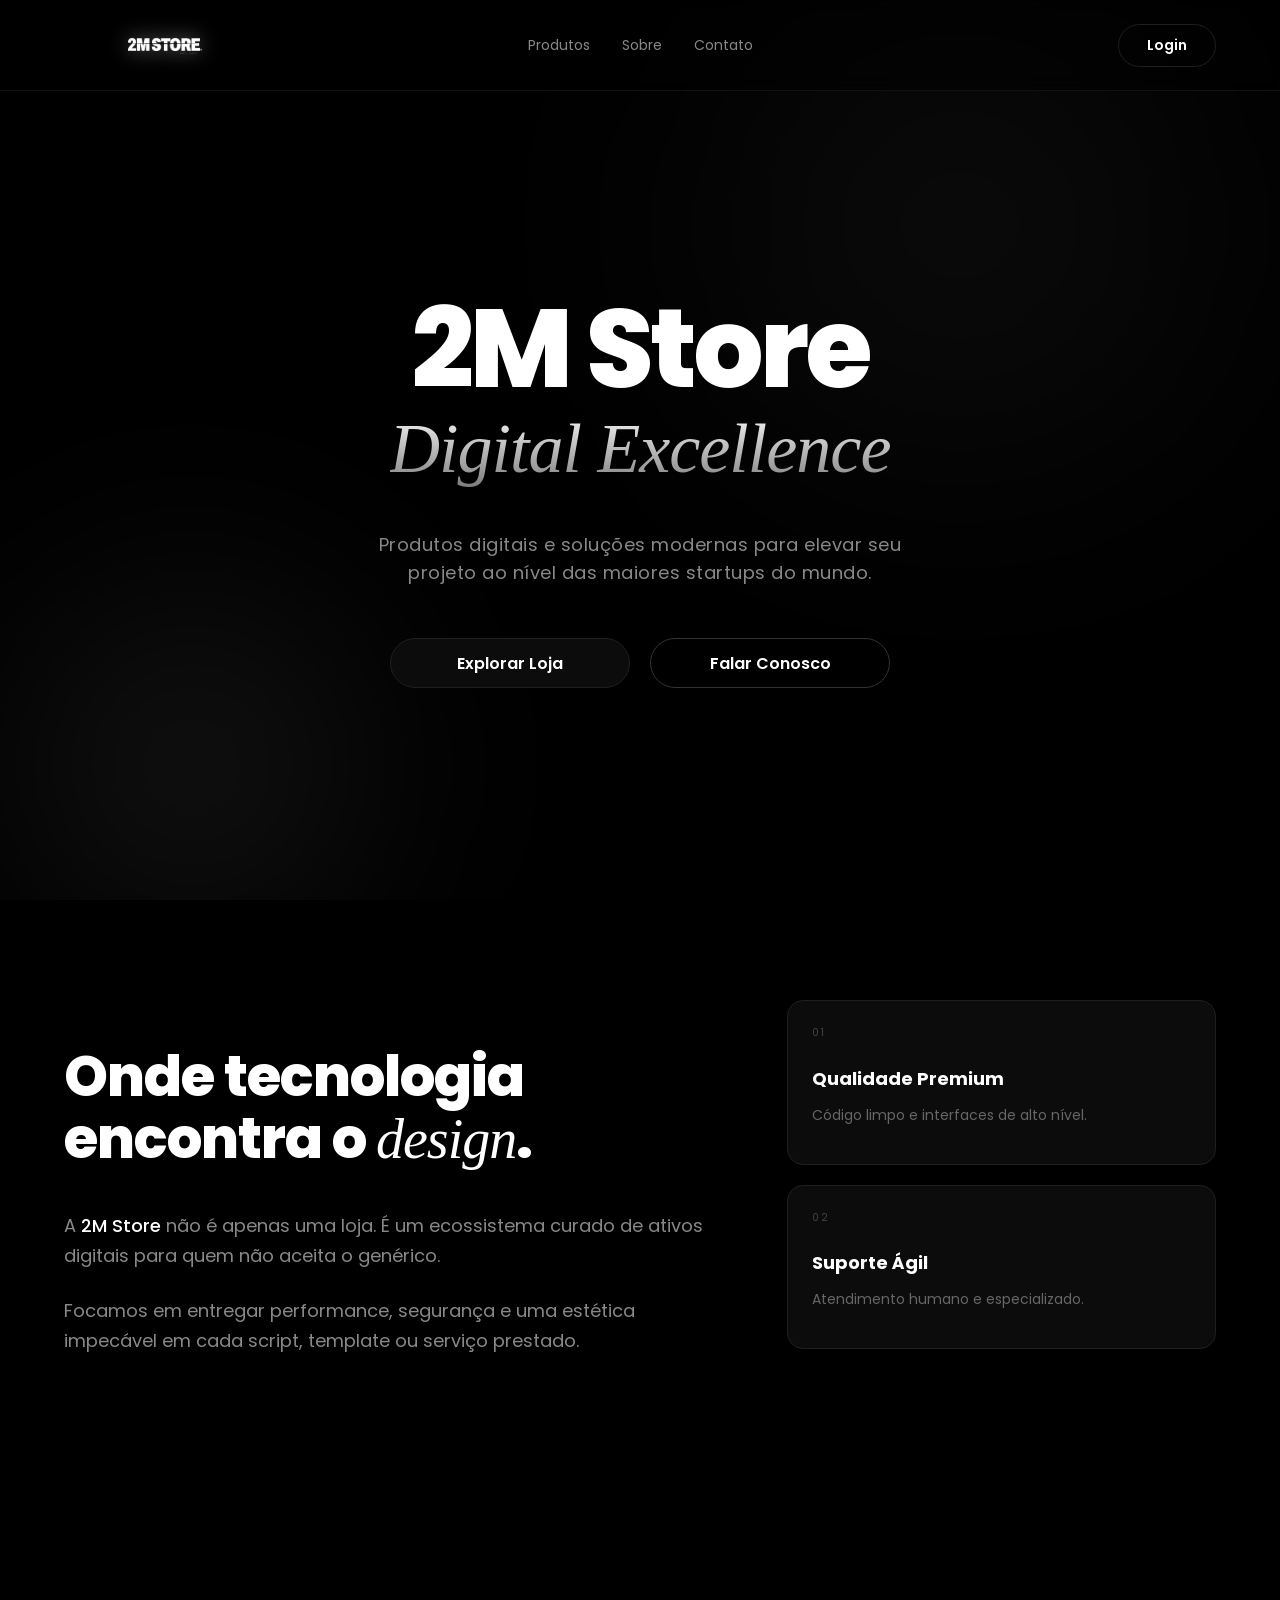
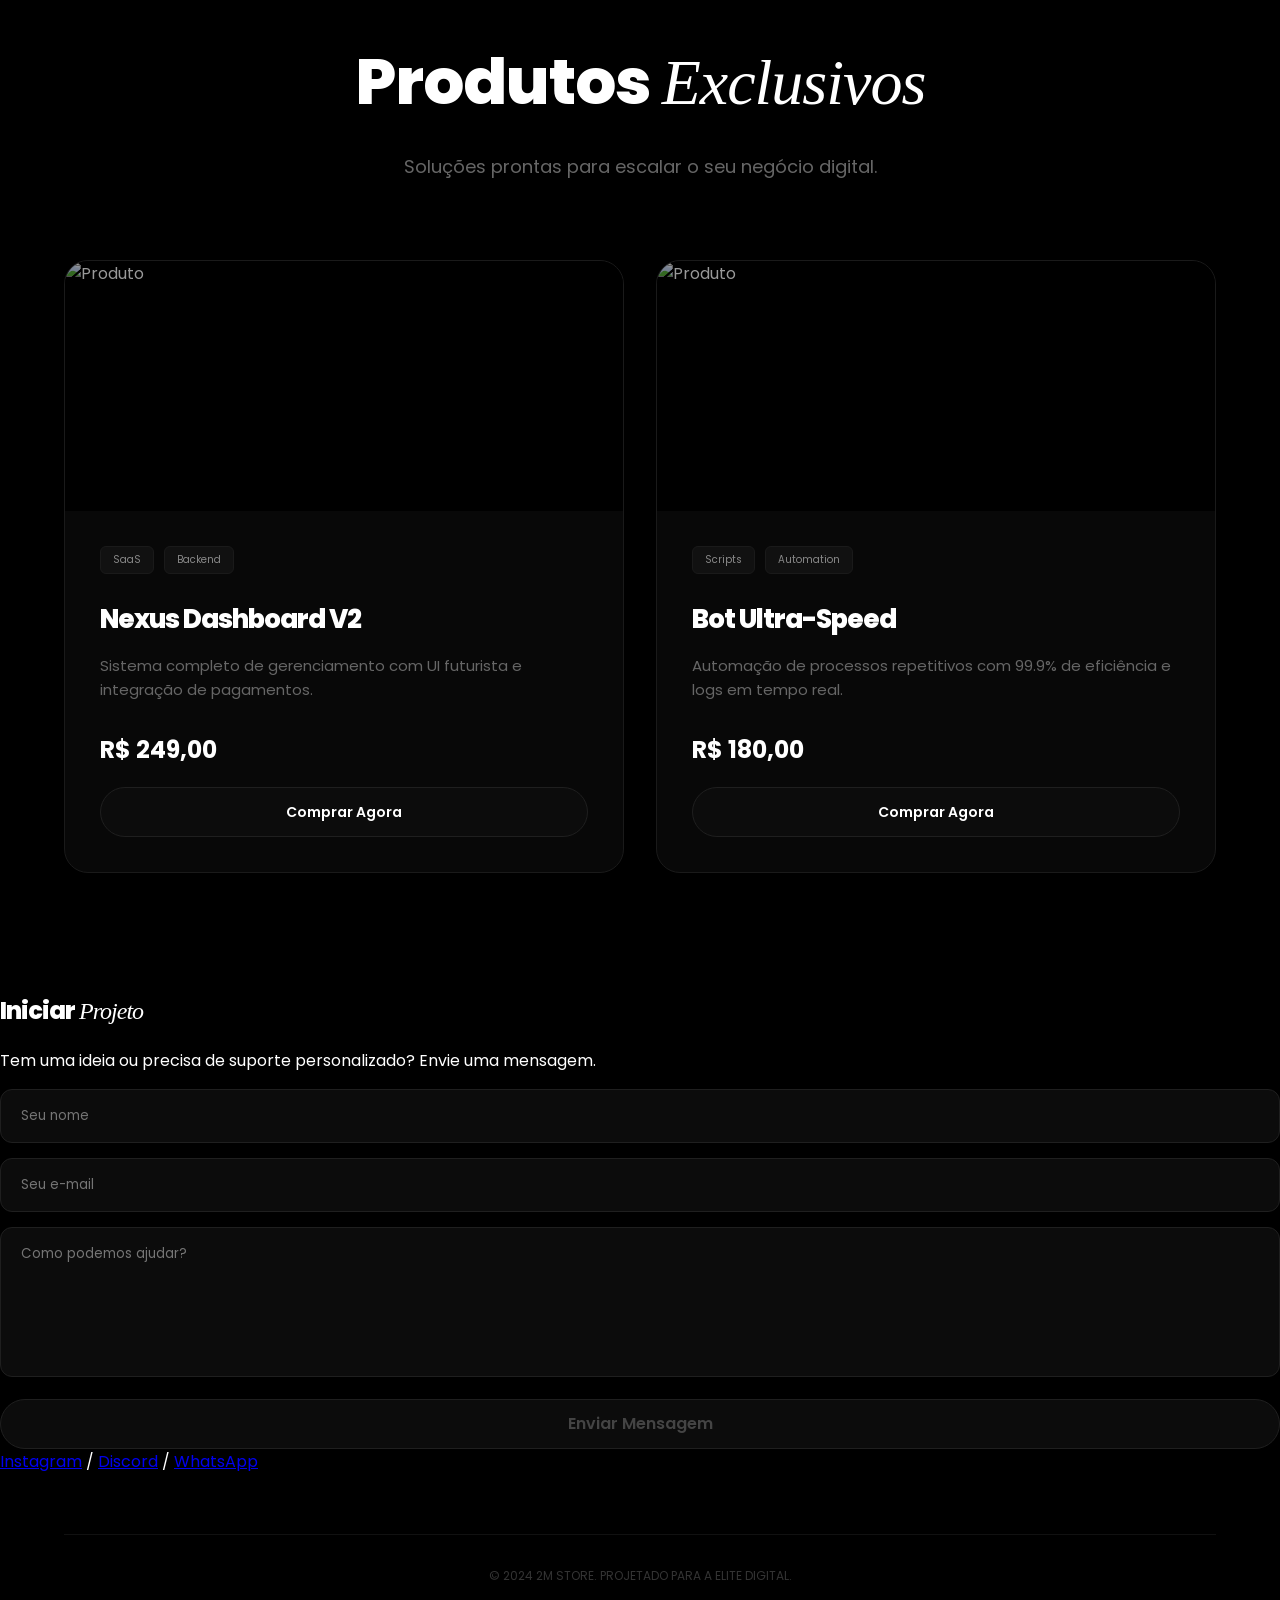
==== index.html @ f0402b36 "working" ====
<!DOCTYPE html>
<html lang="pt-br">
<head>
    <meta charset="UTF-8">
    <meta name="viewport" content="width=device-width, initial-scale=1.0">
    <title>2M Store | Digital Premium</title>
    <link rel="stylesheet" href="style.css">
    <!-- Fonts -->
    <link rel="preconnect" href="https://fonts.googleapis.com">
    <link rel="preconnect" href="https://fonts.gstatic.com" crossorigin>
    <link href="https://fonts.googleapis.com/css2?family=Poppins:ital,wght@0,100;0,200;0,300;0,400;0,500;0,600;0,700;0,800;0,900;1,100;1,200;1,300;1,400;1,500;1,600;1,700;1,800;1,900&display=swap" rel="stylesheet">
    <link rel="stylesheet" href="https://cdnjs.cloudflare.com/ajax/libs/font-awesome/6.4.0/css/all.min.css">
</head>
<body>

    <!-- Background Layers -->
    <div class="bg-layer">
        <div class="shape-1"></div>
        <div class="shape-2"></div>
    </div>

    <!-- Header -->
    <header>

        <!-- 1. Lado Esquerdo (Logo) -->
        <div class="logo-box">
            <img src="/img/2M STORE.png" alt="2M Store Logo">
        </div>

        <!-- 2. Centro (Nav) -->
        <nav id="nav-menu">
            <a href="#produtos">Produtos</a>
            <a href="#sobre">Sobre</a>
            <a href="#contato">Contato</a>
        </nav>

        <!-- 3. Lado Direito -->
        <div class="header-auth">
            <div id="auth-nav">
                <a href="javascript:void(0)" onclick="openModal('loginModal')" class="login-btn">Login</a>
            </div>
            <div id="user-nav" class="hidden">
                <a href="javascript:void(0)" onclick="openDashboard()" class="user-badge">
                    <i class="fa-regular fa-user"></i> <span id="user-name-display">Perfil</span>
                </a>
            </div>
        </div>
    </header>

    <!-- Hero Section -->
    <section class="hero" id="home">
        <h1 class="reveal">2M Store</h1>
        <span class="silver-text font-serif italic reveal delay-1">Digital Excellence</span>
        <p class="reveal delay-2">Produtos digitais e soluções modernas para elevar seu projeto ao nível das maiores startups do mundo.</p>
        <div class="hero-btns reveal delay-3" style="display: flex; gap: 20px; width: 100%; max-width: 500px;">
            <a href="#produtos" class="btn-pill">Explorar Loja</a>
            <a href="#contato" class="btn-pill" style="background: transparent; border-color: #333;">Falar Conosco</a>
        </div>
    </section>

    <!-- Seção Sobre -->
    <section class="about-section" id="sobre">
        <div class="about-container reveal">
            <div class="about-content">
                <h2>Onde tecnologia <br> encontra o <span class="font-serif italic">design</span>.</h2>
                <div class="about-description">
                    <p>A <b>2M Store</b> não é apenas uma loja. É um ecossistema curado de ativos digitais para quem não aceita o genérico.</p>
                    <p>Focamos em entregar performance, segurança e uma estética impecável em cada script, template ou serviço prestado.</p>
                </div>
            </div>
            <div class="about-stats">
                <div class="stat-card">
                    <span class="stat-number">01</span>
                    <h4>Qualidade Premium</h4>
                    <p>Código limpo e interfaces de alto nível.</p>
                </div>
                <div class="stat-card">
                    <span class="stat-number">02</span>
                    <h4>Suporte Ágil</h4>
                    <p>Atendimento humano e especializado.</p>
                </div>
            </div>
        </div>
    </section>

    <!-- Seção Produtos -->
    <section class="projects-section" id="produtos">
        <div class="projects-header reveal">
            <h2>Produtos <span class="font-serif italic">Exclusivos</span></h2>
            <p>Soluções prontas para escalar o seu negócio digital.</p>
        </div>

        <div class="projects-grid">
            <!-- Produto 1 -->
            <div class="project-card reveal">
                <div class="project-image">
                    <img src="https://images.unsplash.com/photo-1618005182384-a83a8bd57fbe?q=80&w=1000&auto=format&fit=crop" alt="Produto">
                </div>
                <div class="project-info">
                    <div class="tech-tags">
                        <span>SaaS</span>
                        <span>Backend</span>
                    </div>
                    <h3>Nexus Dashboard V2</h3>
                    <p>Sistema completo de gerenciamento com UI futurista e integração de pagamentos.</p>
                    <div style="font-size: 24px; font-weight: 700; margin-bottom: 20px;">R$ 249,00</div>
                    <div class="project-buttons">
                        <a href="javascript:void(0)" class="card-btn" onclick="buyProduct('Nexus Dashboard V2')">Comprar Agora</a>
                    </div>
                </div>
            </div>

            <!-- Produto 2 -->
            <div class="project-card reveal">
                <div class="project-image">
                    <img src="https://images.unsplash.com/photo-1639762681485-074b7f938ba0?q=80&w=1000&auto=format&fit=crop" alt="Produto">
                </div>
                <div class="project-info">
                    <div class="tech-tags">
                        <span>Scripts</span>
                        <span>Automation</span>
                    </div>
                    <h3>Bot Ultra-Speed</h3>
                    <p>Automação de processos repetitivos com 99.9% de eficiência e logs em tempo real.</p>
                    <div style="font-size: 24px; font-weight: 700; margin-bottom: 20px;">R$ 180,00</div>
                    <div class="project-buttons">
                        <a href="javascript:void(0)" class="card-btn" onclick="buyProduct('Bot Ultra-Speed')">Comprar Agora</a>
                    </div>
                </div>
            </div>
        </div>
    </section>

    <!-- Seção Contato -->
    <section class="contact-section" id="contato">
        <div class="contact-container reveal">
            <div class="contact-header">
                <h2>Iniciar <span class="font-serif italic">Projeto</span></h2>
                <p>Tem uma ideia ou precisa de suporte personalizado? Envie uma mensagem.</p>
            </div>
            
            <div class="contact-form-wrapper">
                <div id="form-content">
                    <form id="contact-form">
                        <div class="input-row">
                            <input type="text" id="name" name="name" placeholder="Seu nome" class="input-field" required>
                            <input type="email" id="email" name="email" placeholder="Seu e-mail" class="input-field" required>
                        </div>
                        <textarea id="message" name="message" placeholder="Como podemos ajudar?" class="input-field" style="height: 150px; resize: none;" required></textarea>
                        <button type="submit" id="submit-btn" class="btn-pill btn-submit">Enviar Mensagem</button>
                    </form>
                </div>
                <div id="success-message" style="display:none;">
                    <h3 class="font-serif italic" style="font-size: 32px;">Obrigado!</h3>
                    <p>Sua mensagem foi enviada com sucesso. Retornaremos em breve.</p>
                </div>

                <div class="social-links">
                    <a href="#" class="social-item">Instagram</a>
                    <span class="divider">/</span>
                    <a href="#" class="social-item">Discord</a>
                    <span class="divider">/</span>
                    <a href="#" class="social-item">WhatsApp</a>
                </div>
            </div>
        </div>
    </section>

    <!-- Modais (Login / Cadastro / Dashboard) -->
    <div id="loginModal" class="modal">
        <div class="modal-content" style="background: #080808; border-color: #1a1a1a;">
            <span class="close" onclick="closeModal('loginModal')">&times;</span>
            <h2 class="font-serif italic" style="font-size: 36px; margin-bottom: 30px;">Login</h2>
            <input type="email" id="user-email" placeholder="E-mail" class="input-field">
            <input type="password" id="user-pass" placeholder="Senha" class="input-field">
            <button class="btn-pill" onclick="login()" style="margin-top: 10px;">Acessar Loja</button>
            <p style="margin-top: 20px; font-size: 13px; color: #666;">Não tem conta? <a href="javascript:void(0)" onclick="switchModal('loginModal', 'registerModal')" style="color: #fff;">Cadastre-se</a></p>
        </div>
    </div>

    <div id="registerModal" class="modal">
        <div class="modal-content" style="background: #080808; border-color: #1a1a1a;">
            <span class="close" onclick="closeModal('registerModal')">&times;</span>
            <h2 class="font-serif italic" style="font-size: 36px; margin-bottom: 30px;">Criar Conta</h2>
            <input type="text" id="reg-name" placeholder="Nome Completo" class="input-field">
            <input type="email" id="reg-email" placeholder="Melhor E-mail" class="input-field">
            <input type="password" placeholder="Defina uma Senha" class="input-field">
            <button class="btn-pill" onclick="register()" style="margin-top: 10px;">Cadastrar</button>
        </div>
    </div>

    <div id="dashboardModal" class="modal">
        <div class="modal-content" style="background: #080808; border-color: #1a1a1a; text-align: left;">
            <span class="close" onclick="closeModal('dashboardModal')">&times;</span>
            <h2 class="font-serif italic" style="font-size: 32px; border-bottom: 1px solid #1a1a1a; padding-bottom: 15px;">Área do Cliente</h2>
            <p style="margin: 20px 0;">Olá, <b id="dash-name">Usuário</b>!</p>
            <div style="background: #0c0c0c; padding: 20px; border-radius: 12px; border: 1px solid #1f1f1f;">
                <h4 style="margin-bottom: 10px; font-size: 14px; color: #444; letter-spacing: 1px;">MEUS PRODUTOS</h4>
                <div id="purchased-items" style="font-size: 14px; color: #888;">Nenhum produto adquirido.</div>
            </div>
            <button class="btn-pill" onclick="logout()" style="margin-top: 30px; background: transparent; color: #ff4444; border-color: #222;">Sair da conta</button>
        </div>
    </div>

    <footer>
        <div class="footer-line"></div>
        <p>&copy; 2024 2M STORE. PROJETADO PARA A ELITE DIGITAL.</p>
    </footer>

    <script src="script.js"></script>
</body>
</html>
---- style.css ----
/* --- CSS BASE ENVIADO --- */
* {
    box-sizing: border-box;
}

body {
    font-family: 'Poppins', sans-serif;
    margin: 0;
    background-color: #000; 
    color: #fff;
    overflow-x: hidden;
    scroll-behavior: smooth;
}

input, button, textarea, select {
    font-family: 'Poppins', sans-serif;
}

h1, h2, h3 {
    font-family: 'Poppins', sans-serif;
    font-weight: 800; 
    letter-spacing: -1px; /* Poppins é um pouco mais larga que a Inter, então -1px ajuda no look high-end */
}

.font-serif { 
    font-family: 'Instrument Serif', serif !important; 
    font-weight: 400; 
}

.italic {
    font-style: italic;
}

/* BACKGROUND - Ajustado para não esticar */
.bg-layer {
    position: fixed;
    inset: 0;
    z-index: -1;
    pointer-events: none;
    overflow: hidden;
}

.shape-1 {
    position: absolute;
    top: -10%;
    right: -10%;
    width: 70vw;
    height: 70vh;
    background: radial-gradient(circle, rgba(255,255,255,0.05) 0%, transparent 70%);
    filter: blur(100px);
}

.shape-2 {
    position: absolute;
    bottom: -15%;
    left: -15%;
    width: 60vw;
    height: 60vh;
    background: radial-gradient(circle, rgba(255,255,255,0.08) 0%, transparent 60%);
    filter: blur(80px);
}

html {
    /* Faz o scroll ficar suave nativamente */
    scroll-behavior: smooth;
}

section {
    /* Isso garante que, ao clicar no menu, a seção não fique "colada" no topo, 
       deixando um espaço para o seu header fixo. Ajuste os 100px se precisar. */
    scroll-margin-top: 100px; 
}


/* HEADER - Corrigido para centralização matemática */
header {
    display: grid; /* Mudado de flex para grid */
    grid-template-columns: 1fr auto 1fr; /* Esquerda (1fr), Centro (auto), Direita (1fr) */
    align-items: center;
    padding: 15px 5%;
    position: fixed;
    top: 0;
    width: 100%;
    z-index: 1000;
    background: rgba(0,0,0,0.5);
    backdrop-filter: blur(10px);
    border-bottom: 1px solid #111;  
}

/* 1. Logo (Lado Esquerdo) */
.logo-box {
    display: flex;
    justify-content: flex-start; /* Garante que a logo fique na ponta esquerda */
    background: transparent; 
    border: none;
    height: 60px;
    align-items: center;
}

/* 2. Nav (Centro Exato) */
nav { 
    display: flex; 
    justify-content: center; 
    gap: 32px; 
}

/* 3. Auth (Lado Direito) */
.header-auth {
    display: flex;
    justify-content: flex-end; /* Garante que o botão fique na ponta direita */
}

/* Seletor extra por segurança caso o link esteja dentro de outra div */
.header-auth a {
    text-decoration: none !important;
}

/* Botão de Login */
.login-btn {
    display: flex;
    align-items: center;
    justify-content: center;
    padding: 10px 28px; /* Espaçamento interno */
    border-radius: 9999px; /* Formato Pílula */
    border: 1px solid #1f1f1f; /* Borda fina como na foto */
    background: transparent;
    color: #fff !important; /* Texto branco inicial */
    text-decoration: none !important; /* Sem sublinhado */
    font-size: 14px;
    font-weight: 600;
    transition: all 0.3s ease; /* Transição suave */
    cursor: pointer;
}

/* Efeito Hover (Igual ao que você pediu: Fica branco) */
.login-btn:hover {
    background-color: #ffffff !important; /* Fundo branco puro */
    color: #000000 !important; /* Texto preto para contrastar */
    border-color: #ffffff !important;
    box-shadow: 0 0 20px rgba(255, 255, 255, 0.4); /* Leve brilho para o visual premium */
    transform: scale(1.02); /* Leve aumento de tamanho */
}

nav a { 
    color: #888; 
    text-decoration: none; 
    font-size: 14px; 
    transition: all 0.3s ease;
}

nav a:hover { 
    color: #fff; 
}


.logo-box img {
    height: 100%; 
    width: auto;
    filter: drop-shadow(0 0 10px rgba(255, 255, 255, 0.4));
    transition: transform 0.3s ease;
}

.logo-box img:hover { transform: scale(1.1); }

/* HERO */
.hero {
    height: 100vh;
    display: flex;
    flex-direction: column;
    justify-content: center;
    align-items: center;
    text-align: center;
    padding: 0 5%;
}

.hero h1 {
    font-size: clamp(60px, 12vw, 110px);
    line-height: 0.85;
    letter-spacing: -4px;
    margin-bottom: 10px;
}

.silver-text {
    font-size: clamp(40px, 8vw, 70px);
    letter-spacing: -1px; 
    font-weight: 300;
    background: linear-gradient(180deg, #FFFFFF 0%, #666666 100%);
    -webkit-background-clip: text;
    background-clip: text;
    -webkit-text-fill-color: transparent;
    line-height: 1.2;
    padding-bottom: 10px;
    display: inline-block;
}

.hero p {
    color: #888;
    max-width: 550px;
    font-size: 18px;
    line-height: 1.6;
    letter-spacing: 0.5px;
    margin-top: 30px;
    margin-bottom: 50px;
}

/* SEÇÃO SOBRE */
.about-section { padding: 100px 5%; }
.about-container {
    display: grid;
    grid-template-columns: 1.2fr 0.8fr;
    gap: 80px;
    max-width: 1200px;
    margin: 0 auto;
}

.about-content h2 {
    font-size: clamp(32px, 5vw, 56px);
    line-height: 1.1;
    margin-bottom: 40px;
}

.about-description p {
    font-size: 18px;
    color: #888;
    line-height: 1.7;
    margin-bottom: 24px;
}

.about-description b { color: #fff; font-weight: 500; }
.about-stats { display: flex; flex-direction: column; gap: 20px; }

.stat-card {
    background: #0c0c0c;
    border: 1px solid #1f1f1f;
    padding: 24px;
    border-radius: 16px;
    transition: 0.4s ease;
}

.stat-card:hover { border-color: #444; transform: translateX(10px); }
.stat-number { font-size: 10px; color: #444; letter-spacing: 2px; display: block; margin-bottom: 8px; }
.stat-card h4 { color: #fff; margin-bottom: 4px; font-size: 18px; }
.stat-card p { color: #666; font-size: 14px; line-height: 1.4; }

/* SEÇÃO PROJETOS/PRODUTOS */
.projects-section { padding: 100px 5%; width: 100%; text-align: center; }
.projects-header h2 { font-size: clamp(40px, 8vw, 64px); color: #fff; margin-bottom: 24px; }
.projects-header p { color: #666; font-size: 18px; margin-bottom: 80px; }

.projects-grid {
    display: grid;
    grid-template-columns: repeat(auto-fit, minmax(350px, 1fr));
    gap: 32px;
    max-width: 1200px;
    margin: 0 auto;
}

.project-card {
    background: #080808;
    border: 1px solid #1a1a1a;
    border-radius: 24px;
    transition: 0.4s ease;
    overflow: hidden;
    text-align: left;
}

.project-card:hover { border-color: #333; transform: translateY(-10px); }

.project-image { height: 250px; background: #000; overflow: hidden; }
.project-image img { width: 100%; height: 100%; object-fit: cover; opacity: 0.6; transition: 0.5s; }
.project-card:hover .project-image img { opacity: 1; transform: scale(1.05); }

.project-info { padding: 35px; }
.tech-tags { display: flex; gap: 10px; margin-bottom: 20px; }
.tech-tags span { font-size: 10px; background: #111; color: #888; padding: 5px 12px; border-radius: 6px; border: 1px solid #1a1a1a; }
.project-info h3 { font-size: 26px; color: #fff; margin-bottom: 15px; }
.project-info p { color: #666; font-size: 15px; line-height: 1.6; margin-bottom: 30px; }

.card-btn {
    width: 100%;
    height: 50px;
    background-color: #0c0c0c;
    color: #fff;
    border: 1px solid #1f1f1f;
    font-size: 14px;
    font-weight: 600;
    display: flex;
    align-items: center;
    justify-content: center;
    text-decoration: none;
    border-radius: 9999px;
    transition: 0.3s;
}

.card-btn:hover {
    background-color: #FFFFFF !important;
    color: #000 !important;
    box-shadow: 0 0 20px rgba(255, 255, 255, 0.4);
    border-color: #FFFFFF !important;
}

/* BOTÃO PILL & SUBMIT */
.btn-pill {
    width: 100%; height: 50px; border-radius: 9999px; font-size: 16px; font-weight: 600;
    display: flex; align-items: center; justify-content: center; border: 1px solid #1f1f1f;
    background: #0c0c0c; color: #fff; transition: all 0.3s ease; cursor: pointer; text-decoration: none;
}

.btn-pill:hover {
    background-color: #FFFFFF !important; color: #000 !important; border-color: #FFFFFF !important;
    box-shadow: 0 0 15px rgba(255, 255, 255, 0.5), 0 0 30px rgba(255, 255, 255, 0.2);
    transform: scale(1.02);
}

.btn-submit { color: #444; cursor: not-allowed; pointer-events: none; }
.btn-submit.ready { cursor: pointer; pointer-events: auto; color: #888; border-color: #333; }

/* INPUTS */
.input-field {
    width: 100%; background-color: #0c0c0c !important; border: 1px solid #1f1f1f !important;
    border-radius: 12px; padding: 16px 20px; color: #FFFFFF !important; outline: none;
    transition: all 0.3s ease; margin-bottom: 15px;
}
.input-field:focus { border-color: #444 !important; background-color: #111 !important; }

/* MODAIS */
.modal {
    display: none; position: fixed; z-index: 1000; left: 0; top: 0;
    width: 100%; height: 100%; background: rgba(0,0,0,0.9); backdrop-filter: blur(10px);
}
.modal-content {
    background: #080808; margin: 10% auto; padding: 40px; border: 1px solid #1a1a1a;
    width: 90%; max-width: 400px; border-radius: 32px; position: relative; text-align: center;
}
.close { position: absolute; right: 25px; top: 20px; font-size: 28px; cursor: pointer; color: #444; }
.hidden { display: none !important; }

/* REVEAL ANIMATION */
.reveal { opacity: 0; transform: translateY(30px); transition: 1s ease; }
.reveal.active { opacity: 1; transform: translateY(0); }
.delay-1 { transition-delay: 0.2s; }
.delay-2 { transition-delay: 0.4s; }
.delay-3 { transition-delay: 0.6s; }

/* FOOTER */
footer { padding: 60px 5%; text-align: center; color: #333; font-size: 12px; }
.footer-line { height: 1px; background: #111; margin-bottom: 32px; }

@media (max-width: 768px) {
    .about-container { grid-template-columns: 1fr; text-align: center; }
    .projects-grid { grid-template-columns: 1fr; }
    .input-row { grid-template-columns: 1fr; }
}
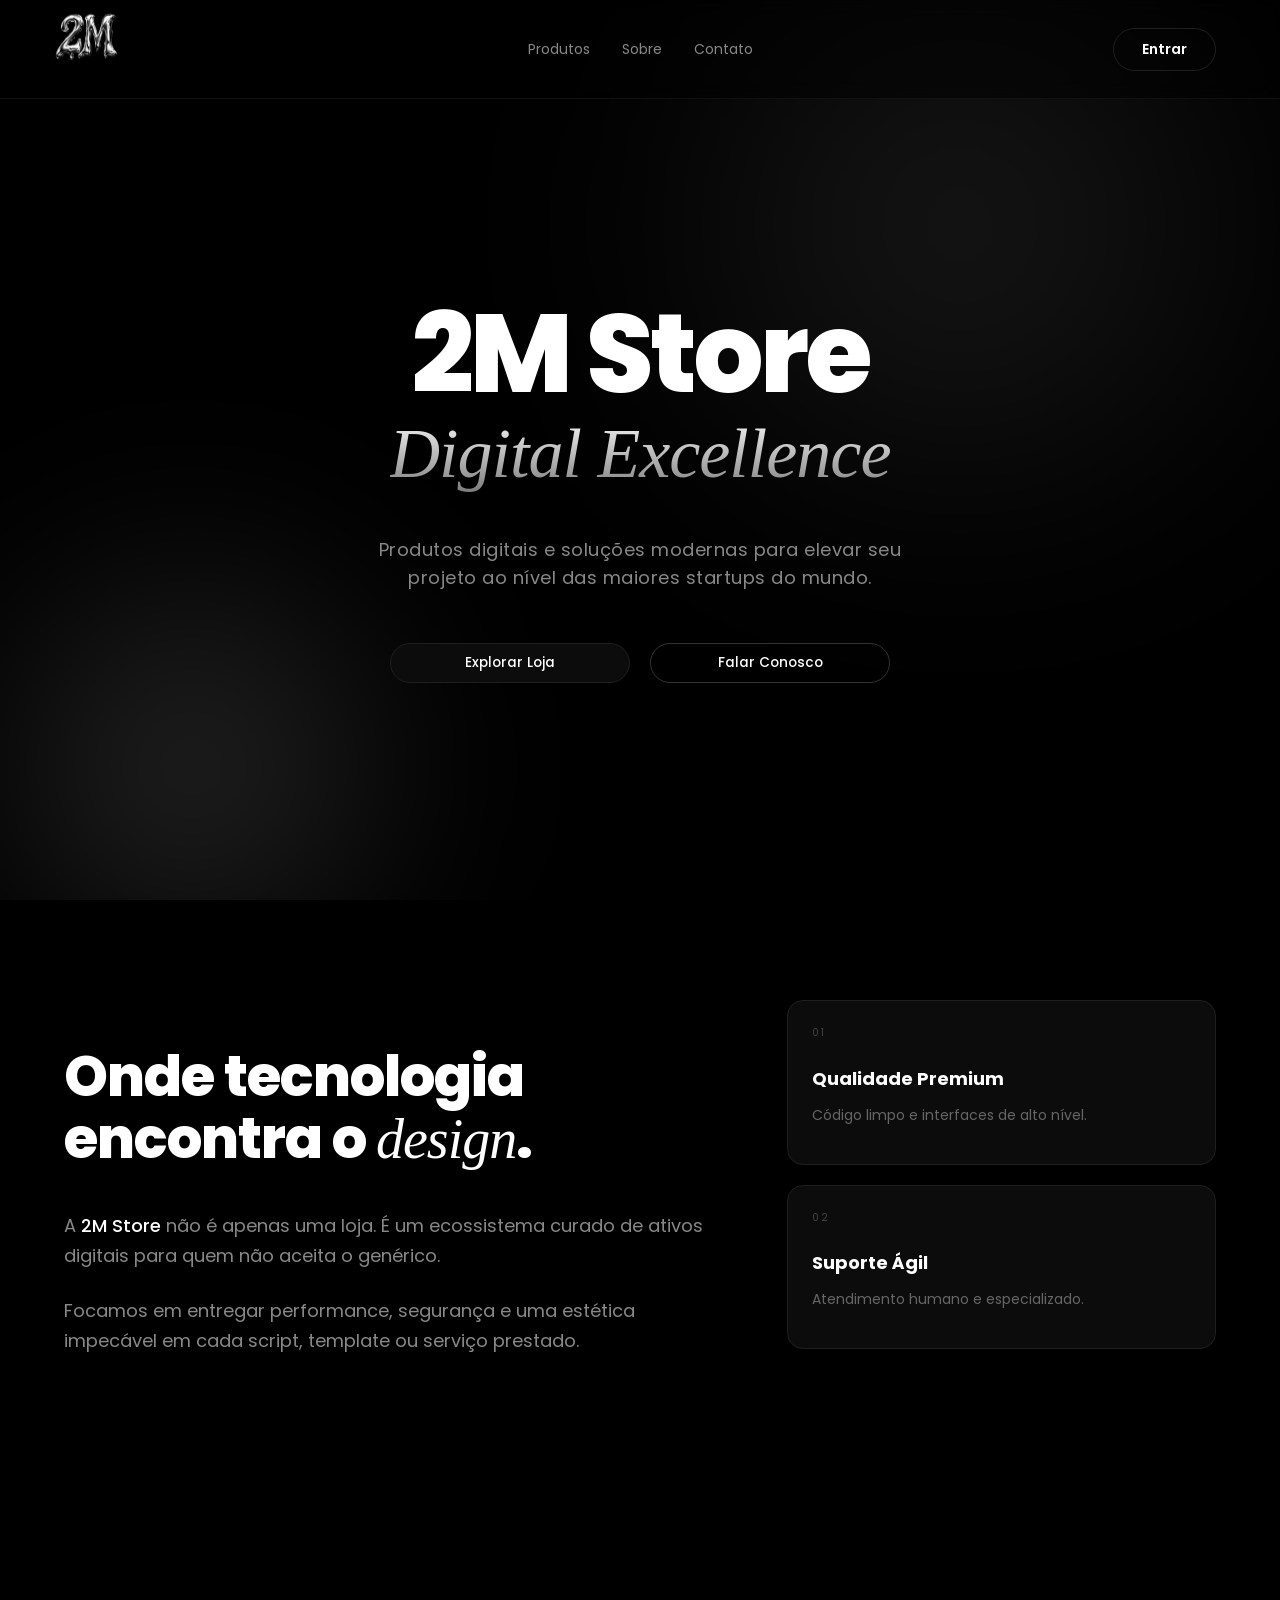
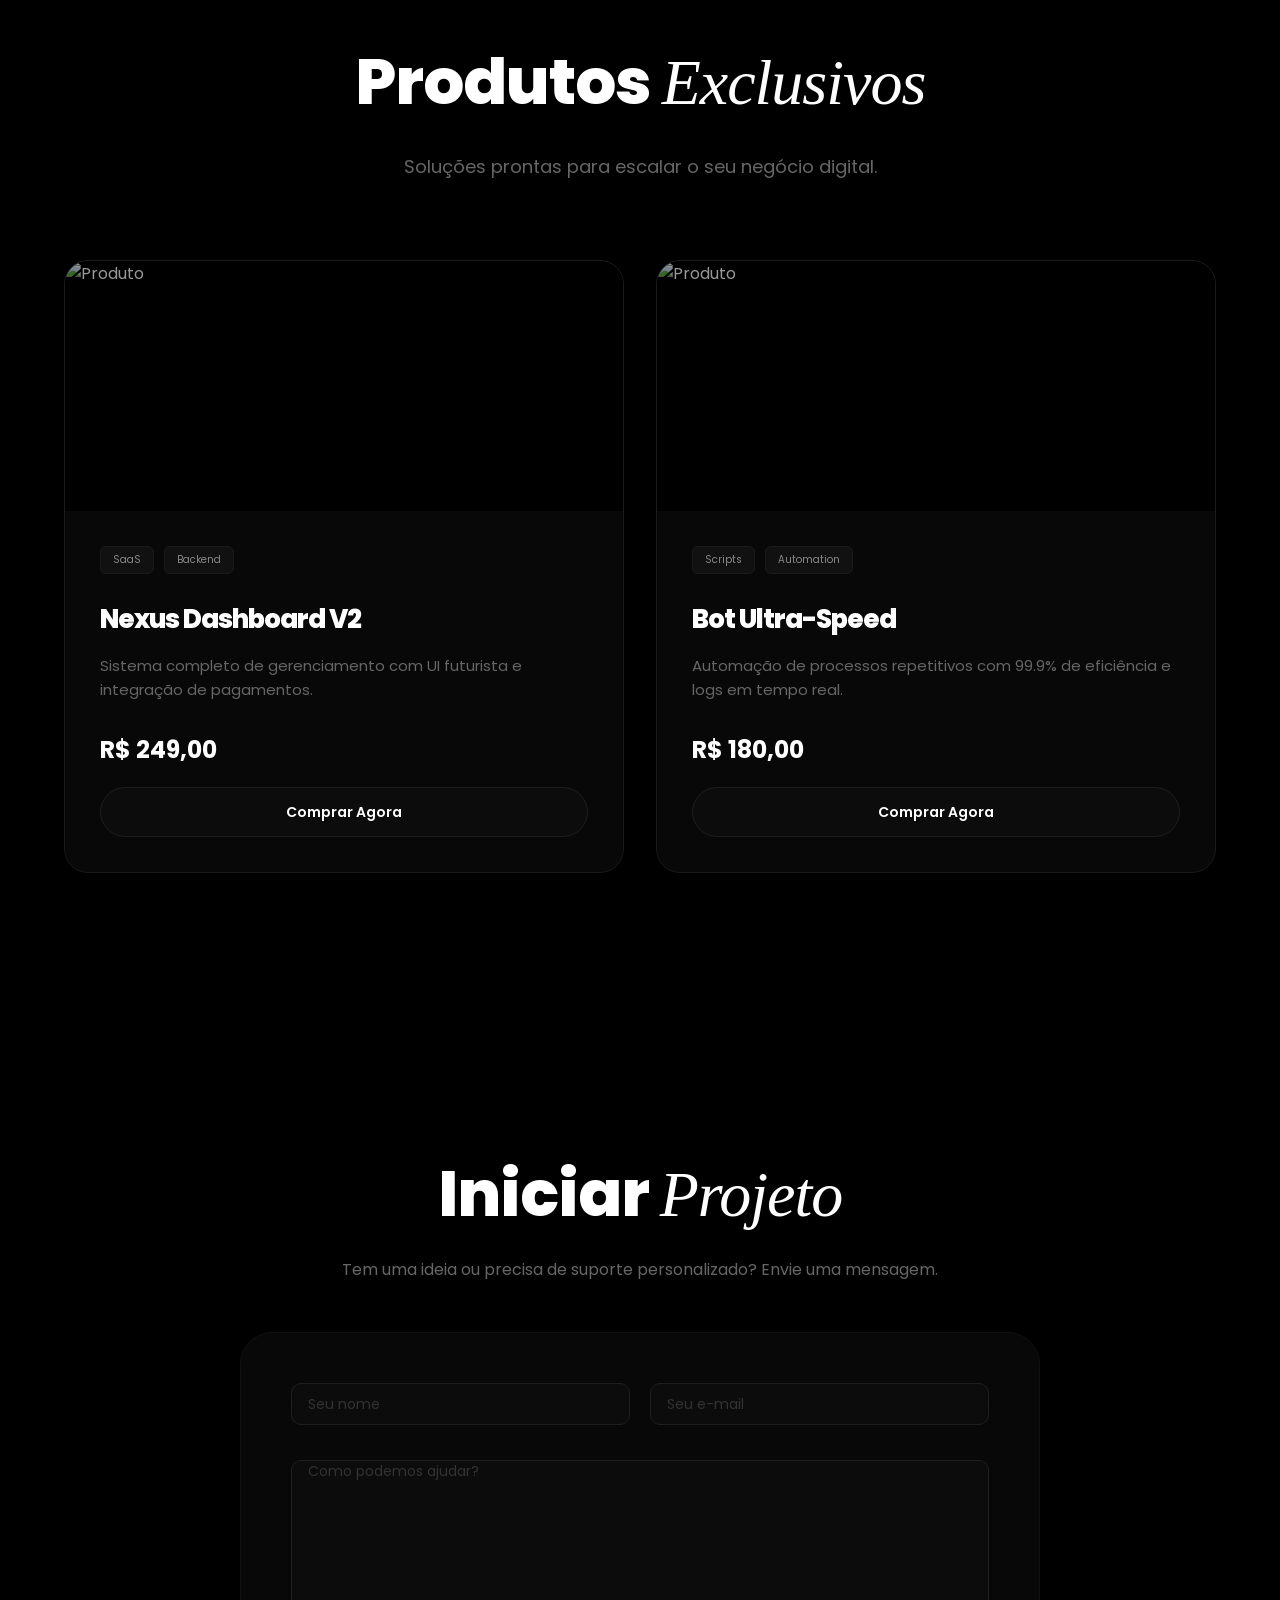
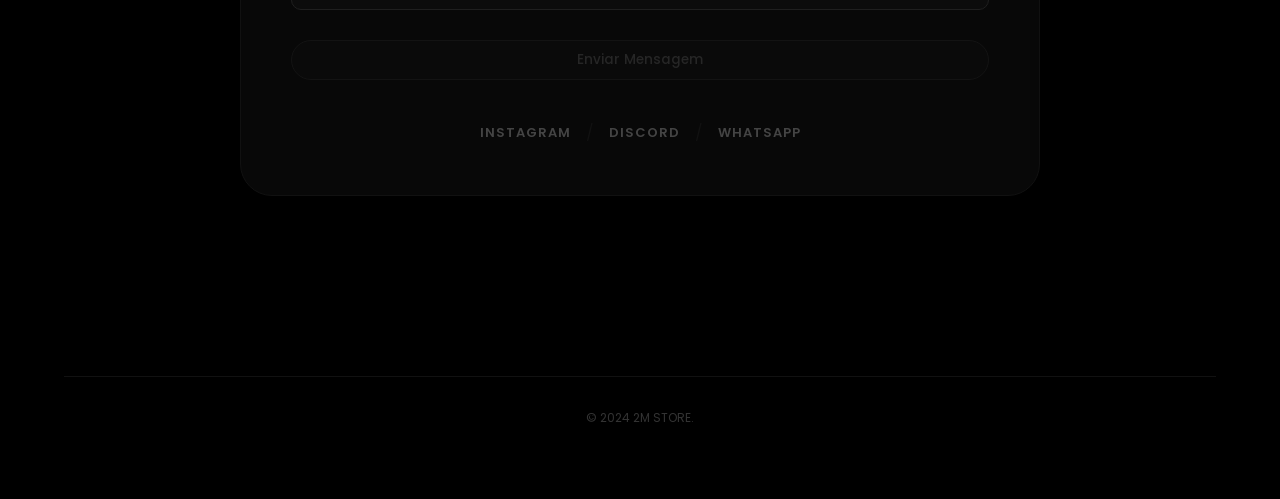
==== commit efe0eb5a: "Login and Register" ====
--- a/index.html
+++ b/index.html
@@ -3,8 +3,9 @@
 <head>
     <meta charset="UTF-8">
     <meta name="viewport" content="width=device-width, initial-scale=1.0">
-    <title>2M Store | Digital Premium</title>
+    <title>2M Store </title>
     <link rel="stylesheet" href="style.css">
+    <link rel="icon" type="image/png" href="img/favicon.png">
     <!-- Fonts -->
     <link rel="preconnect" href="https://fonts.googleapis.com">
     <link rel="preconnect" href="https://fonts.gstatic.com" crossorigin>
@@ -24,7 +25,7 @@
 
         <!-- 1. Lado Esquerdo (Logo) -->
         <div class="logo-box">
-            <img src="/img/2M STORE.png" alt="2M Store Logo">
+            <img src="img/Icon 3D - Fundo Preto.png" alt="2M Store Logo">
         </div>
 
         <!-- 2. Centro (Nav) -->
@@ -36,14 +37,7 @@
 
         <!-- 3. Lado Direito -->
         <div class="header-auth">
-            <div id="auth-nav">
-                <a href="javascript:void(0)" onclick="openModal('loginModal')" class="login-btn">Login</a>
-            </div>
-            <div id="user-nav" class="hidden">
-                <a href="javascript:void(0)" onclick="openDashboard()" class="user-badge">
-                    <i class="fa-regular fa-user"></i> <span id="user-name-display">Perfil</span>
-                </a>
-            </div>
+            <a href="login.html" class="login-btn">Entrar</a>
         </div>
     </header>
 
@@ -140,7 +134,6 @@
             </div>
             
             <div class="contact-form-wrapper">
-                <div id="form-content">
                     <form id="contact-form">
                         <div class="input-row">
                             <input type="text" id="name" name="name" placeholder="Seu nome" class="input-field" required>
@@ -149,7 +142,7 @@
                         <textarea id="message" name="message" placeholder="Como podemos ajudar?" class="input-field" style="height: 150px; resize: none;" required></textarea>
                         <button type="submit" id="submit-btn" class="btn-pill btn-submit">Enviar Mensagem</button>
                     </form>
-                </div>
+
                 <div id="success-message" style="display:none;">
                     <h3 class="font-serif italic" style="font-size: 32px;">Obrigado!</h3>
                     <p>Sua mensagem foi enviada com sucesso. Retornaremos em breve.</p>
@@ -204,7 +197,7 @@
 
     <footer>
         <div class="footer-line"></div>
-        <p>&copy; 2024 2M STORE. PROJETADO PARA A ELITE DIGITAL.</p>
+        <p>&copy; 2024 2M STORE.</p>
     </footer>
 
     <script src="script.js"></script>
--- a/style.css
+++ b/style.css
@@ -75,7 +75,7 @@
 /* HEADER - Corrigido para centralização matemática */
 header {
     display: grid; /* Mudado de flex para grid */
-    grid-template-columns: 1fr auto 1fr; /* Esquerda (1fr), Centro (auto), Direita (1fr) */
+    grid-template-columns: 1fr 1fr 1fr !important; /* Esquerda (1fr), Centro (auto), Direita (1fr) */
     align-items: center;
     padding: 15px 5%;
     position: fixed;
@@ -90,11 +90,23 @@
 /* 1. Logo (Lado Esquerdo) */
 .logo-box {
     display: flex;
-    justify-content: flex-start; /* Garante que a logo fique na ponta esquerda */
-    background: transparent; 
-    border: none;
-    height: 60px;
-    align-items: center;
+    align-items: center;
+    justify-content: flex-start;
+    height: 100%;
+}
+
+.logo-box img {
+    height: 90px;
+    width: auto; 
+    filter: none !important;
+    image-rendering: -webkit-optimize-contrast; 
+    transition: transform 0.3s ease;
+    cursor: pointer;
+}
+
+.logo-box img:hover { 
+    transform: scale(1.05);
+    filter: brightness(1.2) !important;
 }
 
 /* 2. Nav (Centro Exato) */
@@ -152,15 +164,6 @@
     color: #fff; 
 }
 
-
-.logo-box img {
-    height: 100%; 
-    width: auto;
-    filter: drop-shadow(0 0 10px rgba(255, 255, 255, 0.4));
-    transition: transform 0.3s ease;
-}
-
-.logo-box img:hover { transform: scale(1.1); }
 
 /* HERO */
 .hero {
@@ -342,12 +345,287 @@
 .delay-2 { transition-delay: 0.4s; }
 .delay-3 { transition-delay: 0.6s; }
 
+/* SEÇÃO DE CONTATO */
+.contact-section {
+    padding: 120px 5%;
+    display: flex;
+    justify-content: center;
+}
+
+.contact-container {
+    width: 100%;
+    max-width: 800px; /* Limita a largura para não ficar esticado */
+    text-align: center;
+}
+
+.contact-header h2 {
+    font-size: clamp(40px, 6vw, 64px);
+    margin-bottom: 15px;
+}
+
+.contact-header p {
+    color: #666;
+    margin-bottom: 50px;
+    font-size: 16px;
+}
+
+/* Wrapper do Formulário */
+.contact-form-wrapper {
+    background: #080808; /* Cinza quase preto para dar profundidade */
+    border: 1px solid #111;
+    padding: 50px;
+    border-radius: 32px;
+    box-shadow: 0 20px 40px rgba(0,0,0,0.4);
+}
+
+/* Inputs Lado a Lado */
+.input-row {
+    display: grid;
+    grid-template-columns: 1fr 1fr;
+    gap: 20px;
+    margin-bottom: 20px;
+}
+
+/* Estilo dos Inputs */
+.input-field {
+    width: 100%;
+    background-color: #0c0c0c !important;
+    border: 1px solid #1f1f1f !important;
+    border-radius: 16px;
+    padding: 18px 24px;
+    color: #fff !important;
+    font-size: 17px;
+    outline: none;
+    transition: all 0.3s ease;
+}
+
+.input-field:focus {
+    border-color: #444 !important;
+    background-color: #111 !important;
+}
+
+.input-field::placeholder {
+    color: #444;
+}
+
+/* Botão de Envio (Pílula) */
+.btn-submit {
+    margin-top: 20px;
+    cursor: not-allowed;
+    opacity: 0.5;
+    filter: grayscale(1);
+    background: #111;
+    border-color: #222;
+}
+
+/* Quando o formulário está preenchido (Lógica que você mandou) */
+.btn-submit.ready {
+    opacity: 1;
+    filter: grayscale(0);
+    cursor: pointer;
+    pointer-events: auto;
+    background: #0c0c0c;
+    color: #fff;
+}
+
+.btn-submit.ready:hover {
+    background-color: #fff !important;
+    color: #000 !important;
+    box-shadow: 0 0 20px rgba(255, 255, 255, 0.4);
+}
+
+/* LINKS SOCIAIS (Limpando o visual) */
+.social-links {
+    margin-top: 40px;
+    display: flex;
+    justify-content: center;
+    gap: 15px;
+    align-items: center;
+}
+
+.social-item {
+    color: #444;
+    text-decoration: none !important; /* Tira o sublinhado roxo */
+    font-size: 13px;
+    font-weight: 600;
+    letter-spacing: 1px;
+    text-transform: uppercase;
+    transition: 0.3s;
+}
+
+.social-item:hover {
+    color: #fff;
+}
+
+.divider {
+    color: #111;
+}
+
 /* FOOTER */
-footer { padding: 60px 5%; text-align: center; color: #333; font-size: 12px; }
-.footer-line { height: 1px; background: #111; margin-bottom: 32px; }
-
-@media (max-width: 768px) {
+footer { 
+    padding: 60px 5%; 
+    text-align: center; 
+    color: #333; 
+    font-size: 12px; 
+}
+
+.footer-line { 
+    height: 1px; 
+    background: #111; 
+    margin-bottom: 32px; 
+}
+
+/* Mobile */
+@media (max-width: 600px) {
     .about-container { grid-template-columns: 1fr; text-align: center; }
     .projects-grid { grid-template-columns: 1fr; }
     .input-row { grid-template-columns: 1fr; }
+    .contact-form-wrapper { padding: 30px 20px; }
+}
+
+
+/* Página de Login e Cadastro */
+/* BACKGROUND - Ajustado para não esticar */
+.bg-layer {
+    position: fixed;
+    inset: 0;
+    z-index: -1;
+    pointer-events: none;
+    overflow: hidden;
+}
+
+.shape-1 {
+    position: absolute;
+    top: -10%;
+    right: -10%;
+    width: 70vw;
+    height: 70vh;
+    background: radial-gradient(circle, rgba(255,255,255,0.1) 0%, transparent 70%);
+    filter: blur(100px);
+}
+
+.shape-2 {
+    position: absolute;
+    bottom: -15%;
+    left: -15%;
+    width: 60vw;
+    height: 60vh;
+    background: radial-gradient(circle, rgba(255,255,255,0.15) 0%, transparent 60%);
+    filter: blur(80px);
+}
+
+/* LOGO */
+.logo-box {
+    width: 44px;
+    height: 44px;
+    background: #111;
+    border: 1px solid #222;
+    border-radius: 12px;
+    display: flex;
+    align-items: center;
+    justify-content: center;
+    margin-bottom: 24px;
+}
+
+/* BOTÕES PILL */
+.btn-pill {
+    width: 100%;
+    height: 40px;
+    border-radius: 9999px;
+    font-size: 13.5px;
+    font-weight: 500;
+    display: flex;
+    align-items: center;
+    justify-content: center;
+    gap: 8px;
+    border: 1px solid #1f1f1f;
+    background: #0c0c0c;
+    color: #fff;
+    transition: all 0.2s ease;
+}
+
+/* Hover Branco */
+.btn-pill:hover {
+    background-color: #fff;
+    color: #000;
+}
+
+/* INPUTS */
+.input-field {
+    width: 100%;
+    height: 42px;
+    background: #0c0c0c;
+    border: 1px solid #1f1f1f;
+    border-radius: 10px;
+    padding: 0 16px;
+    color: #fff;
+    font-size: 14px;
+}
+
+.input-field::placeholder {
+    color: #333;
+}
+
+.input-field:focus {
+    outline: none;
+    border-color: #444;
+}
+
+/* BOTÃO SUBMIT (LÓGICA PEDIDA) */
+.btn-submit {
+    margin-top: 8px;
+    background: #0c0c0c;
+    color: #444;
+    cursor: not-allowed;
+    pointer-events: none; /* Bloqueia clique e hover */
+}
+
+/* Quando o JS libera o botão */
+.btn-submit.ready {
+    cursor: pointer;
+    pointer-events: auto; /* Libera o clique e o hover */
+    color: #888;
+}
+
+.btn-submit.ready:hover {
+    background-color: #fff;
+    color: #000;
+}
+
+/* DIVISOR */
+.divider-line {
+    height: 1px;
+    background: #1f1f1f;
+    flex: 1;
+}
+
+/* HOME LINK */
+.home-link {
+    position: fixed;
+    top: 32px;
+    left: 32px;
+    color: #555;
+    font-size: 13px;
+    display: flex;
+    align-items: center;
+    gap: 8px;
+}
+
+.home-link:hover {
+    color: #fff;
+}
+
+/* Ajuste preciso para o olho no input de senha */
+.relative .input-field {
+    padding-right: 50px !important; /* Abre espaço para o ícone */
+}
+
+#togglePassword {
+    height: 100%;
+    display: flex;
+    align-items: center;
+    justify-content: center;
+    padding: 0 12px;
+    background: transparent !important;
+    border: none !important;
 }
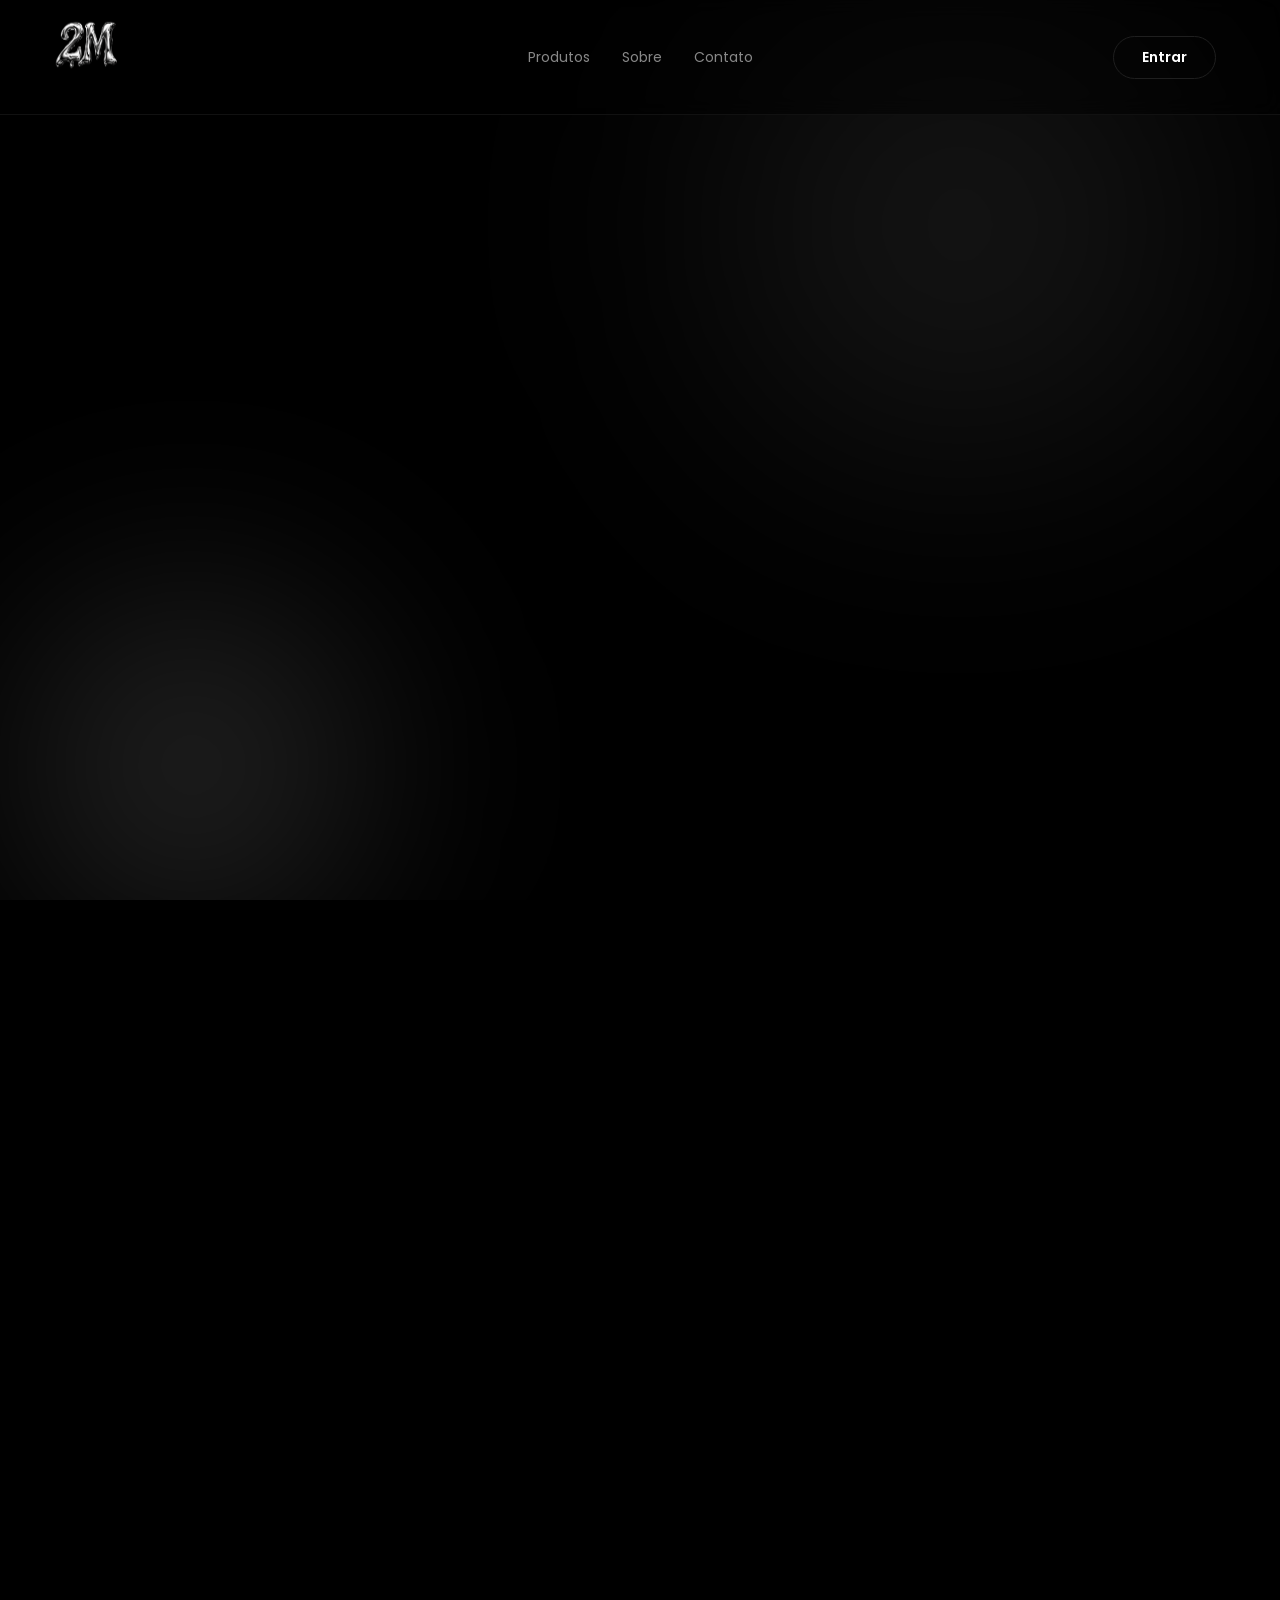
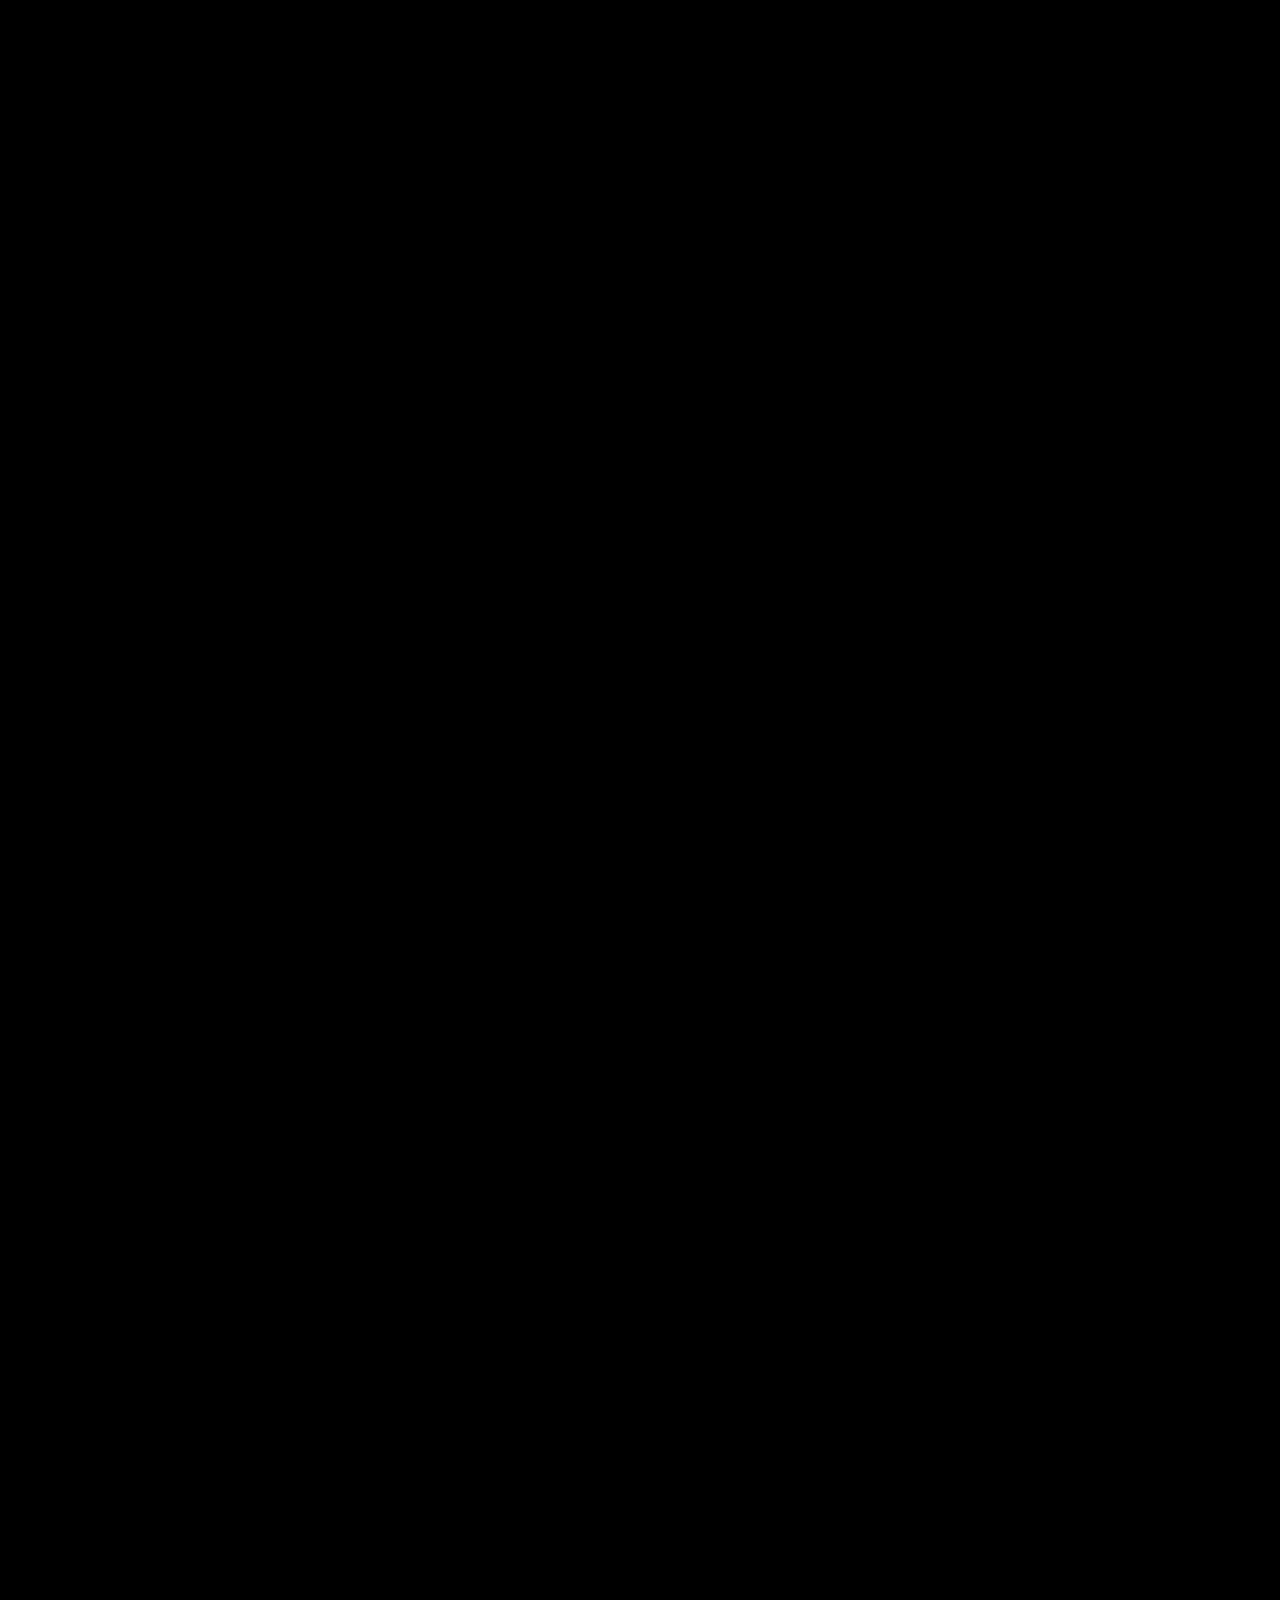
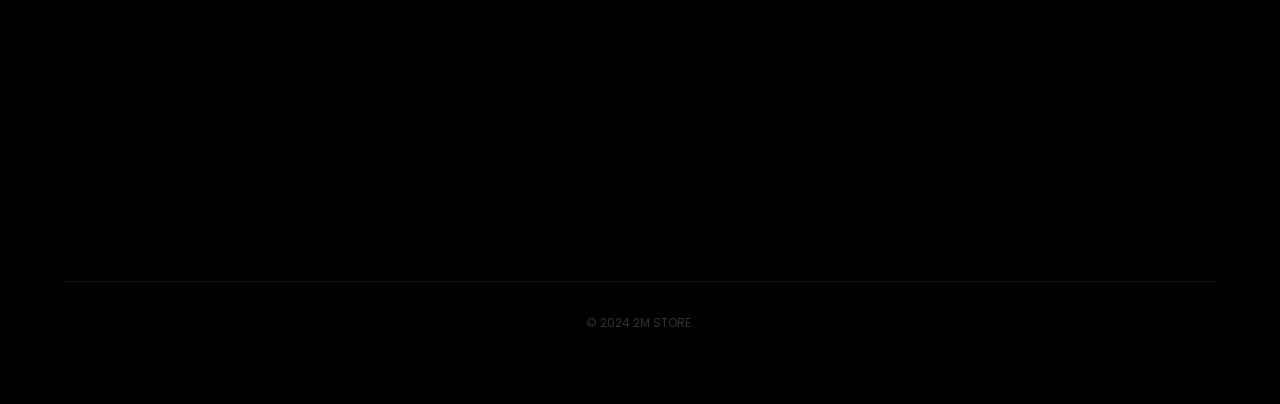
==== commit fc74194e: "Login with Google e Git" ====
--- a/index.html
+++ b/index.html
@@ -36,7 +36,7 @@
         </nav>
 
         <!-- 3. Lado Direito -->
-        <div class="header-auth">
+        <div class="header-auth" id="header-auth">
             <a href="login.html" class="login-btn">Entrar</a>
         </div>
     </header>
@@ -200,6 +200,6 @@
         <p>&copy; 2024 2M STORE.</p>
     </footer>
 
-    <script src="script.js"></script>
+<script type="module" src="script.js"></script>
 </body>
 </html>
--- a/style.css
+++ b/style.css
@@ -63,6 +63,35 @@
 html {
     /* Faz o scroll ficar suave nativamente */
     scroll-behavior: smooth;
+    color-scheme: dark;
+}
+
+/* 2. Ajuste específico para o Textarea (Como podemos ajudar?) */
+textarea.input-field {
+    color: #ffffff !important; /* Garante que o texto que você digita seja branco */
+    resize: none; /* Opcional: tira aquele triângulo de arrastar no canto, fica mais clean */
+    scrollbar-width: thin; /* Para Firefox: deixa a barra fininha */
+    scrollbar-color: #222 transparent; /* Para Firefox: barra cinza escura */
+}
+
+/* 3. Tirar ou customizar a barra branca no Chrome/Edge/Safari */
+textarea.input-field::-webkit-scrollbar {
+    width: 8px;
+}
+
+textarea.input-field::-webkit-scrollbar-track {
+    background: transparent; /* Fundo da barra transparente */
+}
+
+textarea.input-field::-webkit-scrollbar-thumb {
+    background-color: #222; /* Cor da "pecinha" que sobe e desce */
+    border-radius: 10px;
+    border: 2px solid #0c0c0c; /* Cria um respiro em volta da barra */
+}
+
+/* 4. Garantir que o placeholder não seja tão escuro */
+textarea.input-field::placeholder {
+    color: #555 !important;
 }
 
 section {
@@ -517,7 +546,7 @@
 /* LOGO */
 .logo-box {
     width: 44px;
-    height: 44px;
+    height: 60px;
     background: #111;
     border: 1px solid #222;
     border-radius: 12px;
@@ -530,9 +559,9 @@
 /* BOTÕES PILL */
 .btn-pill {
     width: 100%;
-    height: 40px;
+    height: 47px;
     border-radius: 9999px;
-    font-size: 13.5px;
+    font-size: 15px;
     font-weight: 500;
     display: flex;
     align-items: center;
@@ -553,12 +582,12 @@
 /* INPUTS */
 .input-field {
     width: 100%;
-    height: 42px;
+    height: 45px !important;
     background: #0c0c0c;
     border: 1px solid #1f1f1f;
     border-radius: 10px;
-    padding: 0 16px;
-    color: #fff;
+    padding-right: 48px !important;
+    color: #fff !important;
     font-size: 14px;
 }
 
@@ -615,17 +644,65 @@
     color: #fff;
 }
 
-/* Ajuste preciso para o olho no input de senha */
-.relative .input-field {
-    padding-right: 50px !important; /* Abre espaço para o ícone */
-}
-
 #togglePassword {
-    height: 100%;
+    background: none !important;
+    border: none !important;
+    display: flex !important;
+    align-items: center !important;
+    justify-content: center !important;
+    position: absolute !important;
+    right: 16px !important;
+    top: 23px !important;
+    transform: translateY(-50%) !important;
+    padding: 0 !important;
+    line-height: 1 !important;
+    z-index: 10 !important;
+}
+
+/* Estilo do Perfil Logado */
+.user-wrapper {
+    display: flex;
+    align-items: center;
+    gap: 15px;
+}
+
+.user-info {
+    display: flex;
+    align-items: center;
+    gap: 10px;
+    color: #fff;
+    font-size: 14px;
+    font-weight: 500;
+}
+
+/* Pequeno círculo de avatar (opcional) */
+.user-avatar {
+    width: 32px;
+    height: 32px;
+    background: #111;
+    border: 1px solid #1f1f1f;
+    border-radius: 50%;
     display: flex;
     align-items: center;
     justify-content: center;
-    padding: 0 12px;
-    background: transparent !important;
-    border: none !important;
+    font-size: 12px;
+    color: #888;
+}
+
+/* Botão Sair (Subtil) */
+.logout-btn {
+    color: #ff4444;
+    font-size: 12px;
+    font-weight: 600;
+    text-transform: uppercase;
+    letter-spacing: 1px;
+    cursor: pointer;
+    transition: 0.3s;
+    background: none;
+    border: none;
+}
+
+.logout-btn:hover {
+    color: #fff;
+    text-shadow: 0 0 10px rgba(255, 68, 68, 0.5);
 }
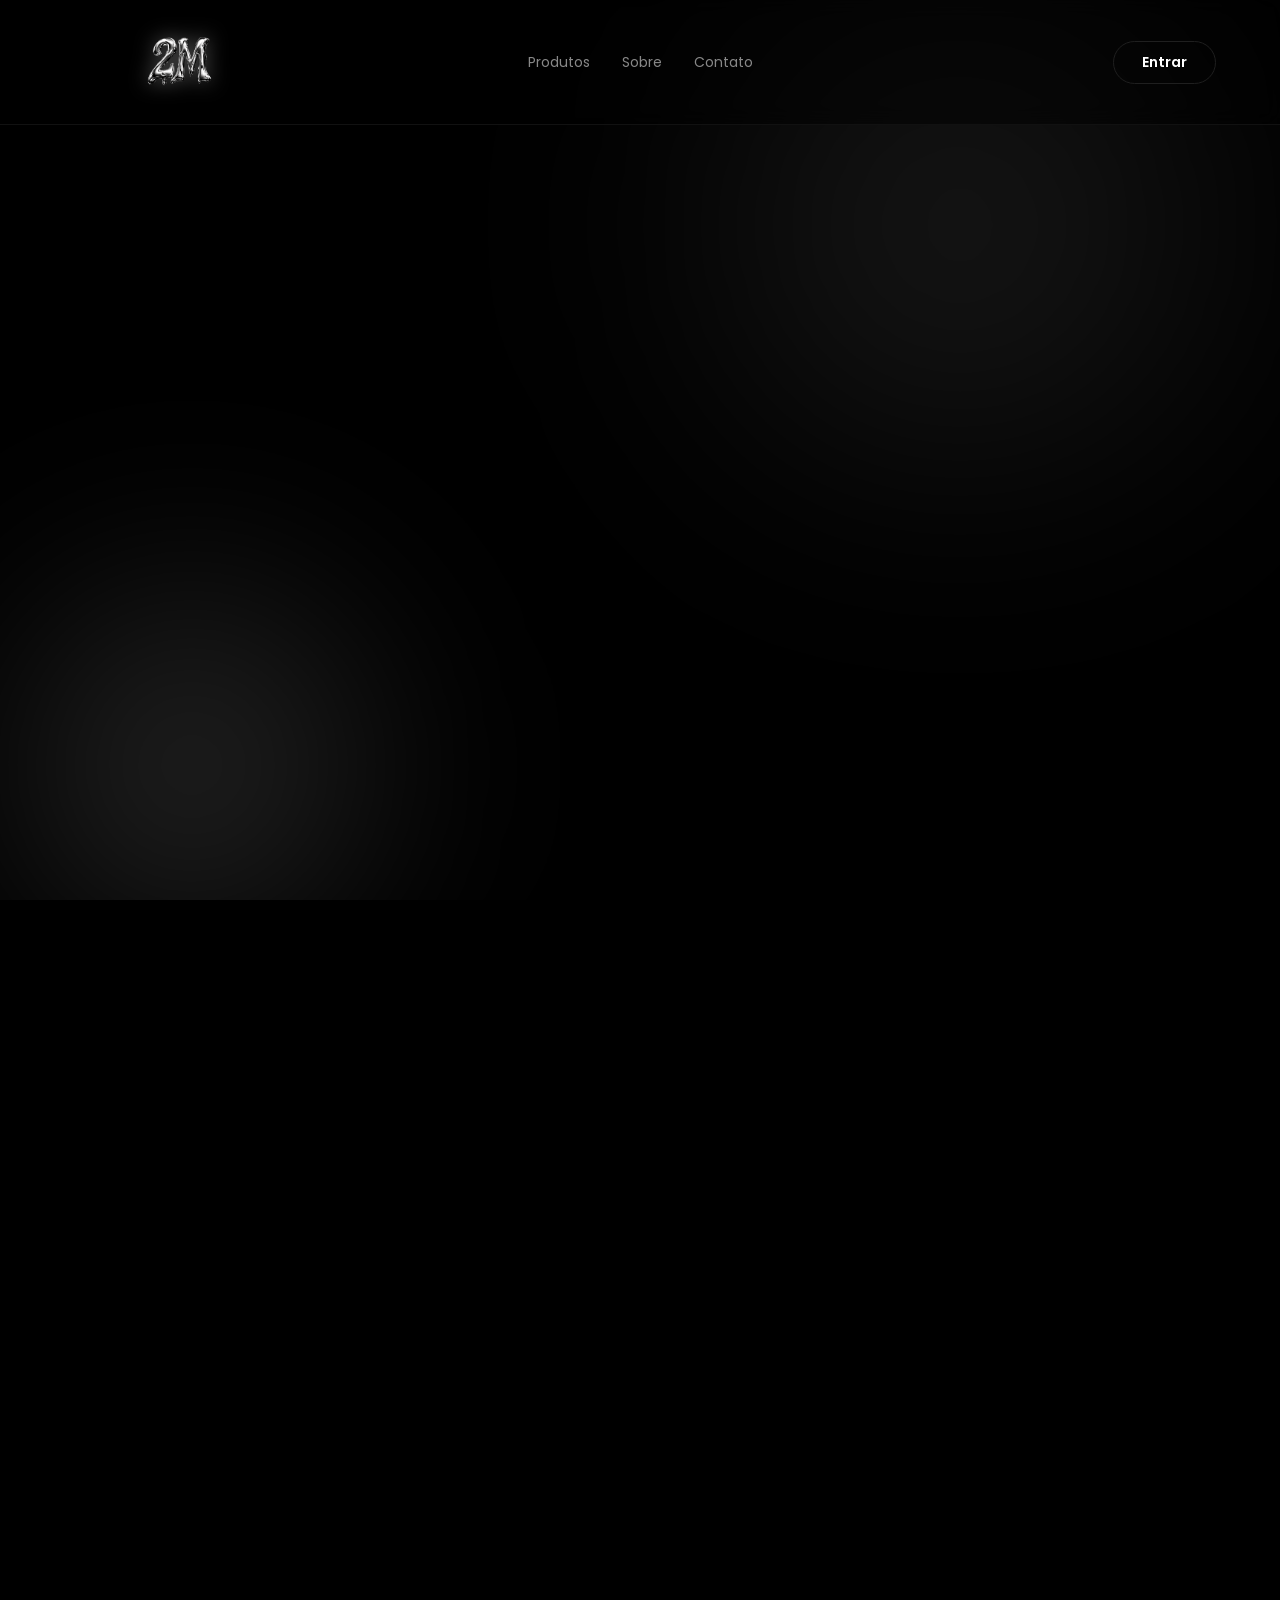
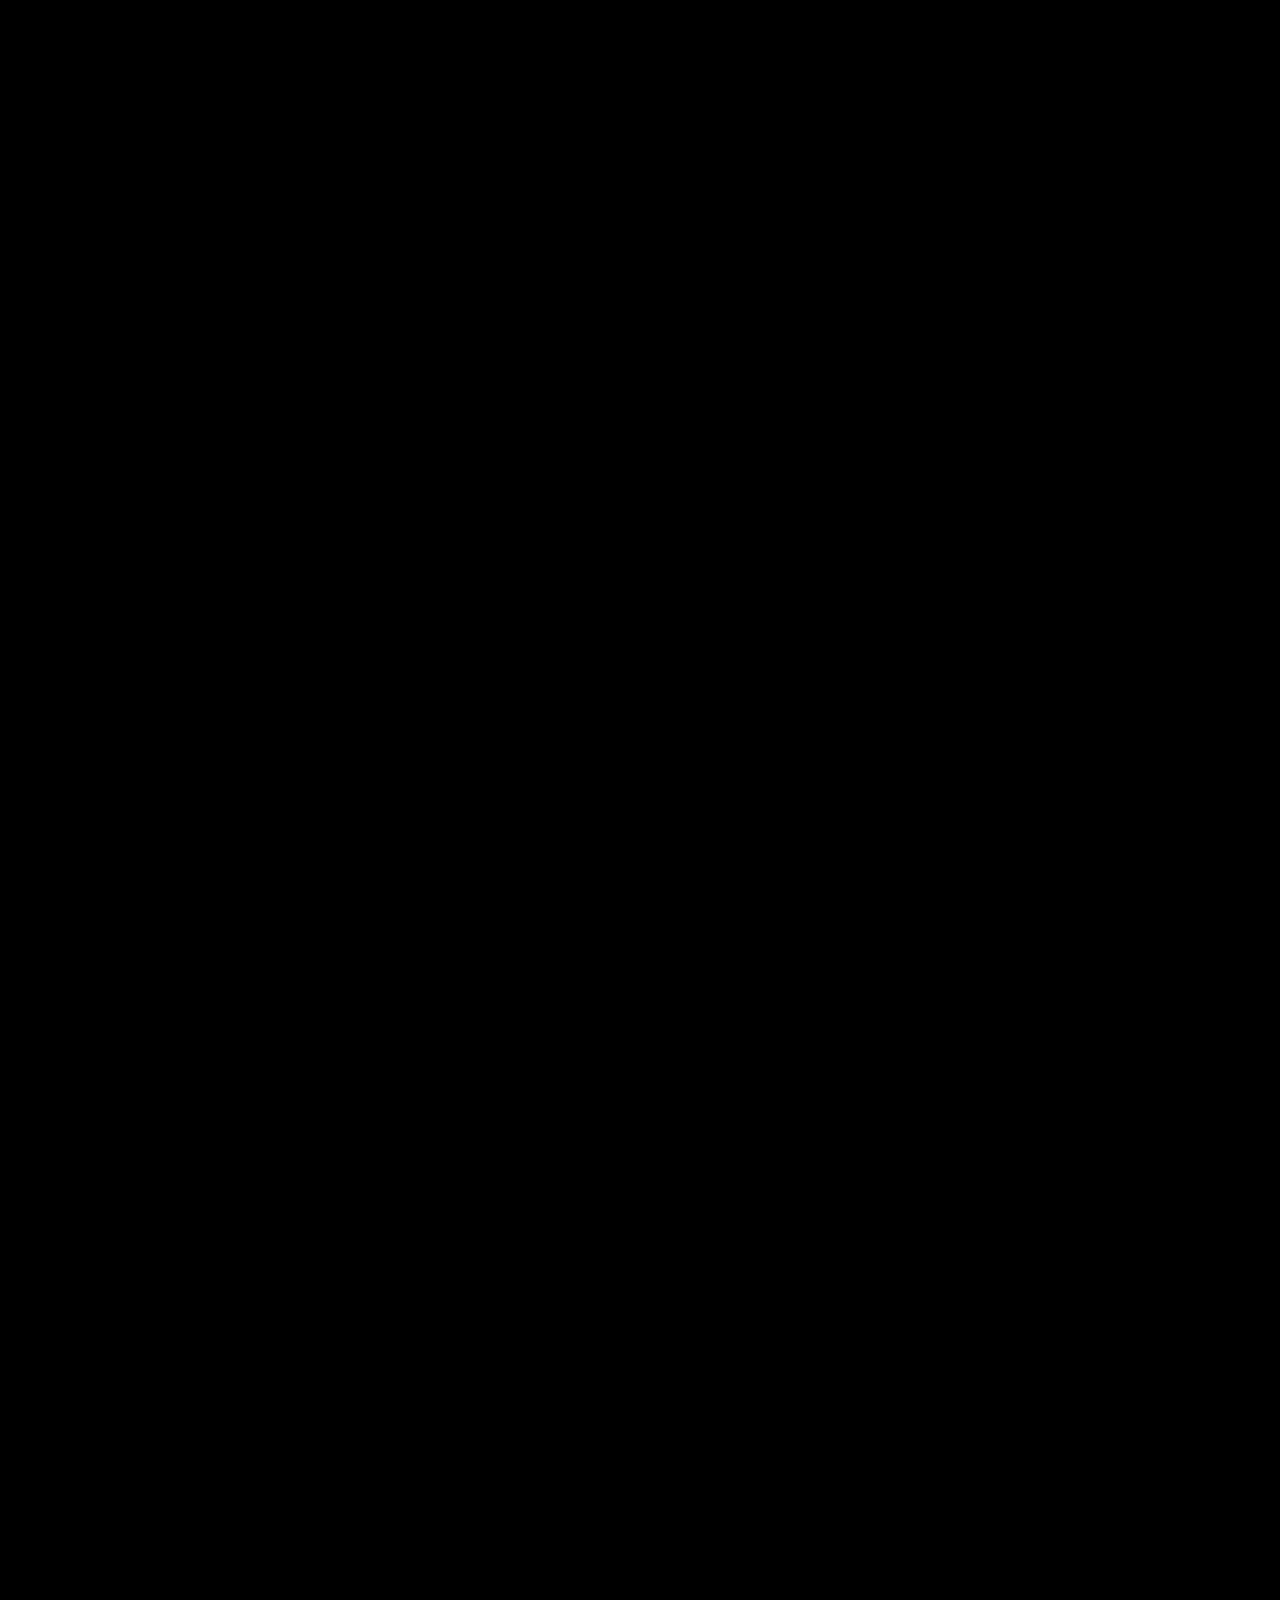
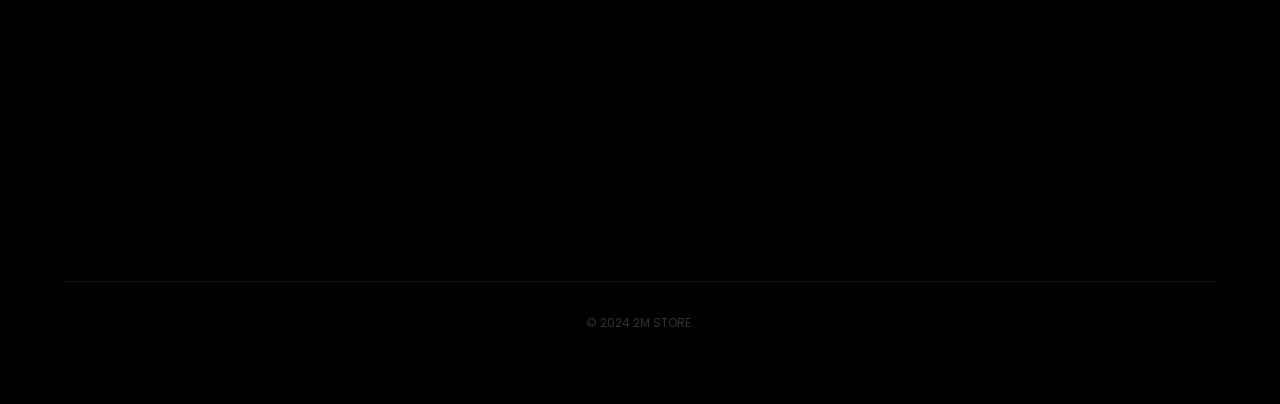
==== commit 7caa8c79: "responsividade and logo" ====
--- a/index.html
+++ b/index.html
@@ -25,7 +25,7 @@
 
         <!-- 1. Lado Esquerdo (Logo) -->
         <div class="logo-box">
-            <img src="img/Icon 3D - Fundo Preto.png" alt="2M Store Logo">
+            <img src="img/2M STORE.png" alt="2M Store Logo">
         </div>
 
         <!-- 2. Centro (Nav) -->
@@ -200,6 +200,8 @@
         <p>&copy; 2024 2M STORE.</p>
     </footer>
 
+<!-- Versão 1.0 -->
+
 <script type="module" src="script.js"></script>
 </body>
 </html>
--- a/style.css
+++ b/style.css
@@ -117,25 +117,28 @@
 }
 
 /* 1. Logo (Lado Esquerdo) */
-.logo-box {
+header .logo-box {
+    background: transparent;
+    border: none;
     display: flex;
     align-items: center;
     justify-content: flex-start;
-    height: 100%;
+   height: 100%;
+   transform: translateY(12px) !important;
 }
 
 .logo-box img {
-    height: 90px;
-    width: auto; 
-    filter: none !important;
+    height: 70px !important;
+    width: auto !important; 
+    filter: drop-shadow(0 0 10px rgba(255, 255, 255, 0.3)) !important;
     image-rendering: -webkit-optimize-contrast; 
-    transition: transform 0.3s ease;
+    transition: all 0.3s ease !important;
     cursor: pointer;
 }
 
 .logo-box img:hover { 
-    transform: scale(1.05);
-    filter: brightness(1.2) !important;
+    transform: scale(1.1) !important; /* Aquele zoom que dava interatividade */
+    filter: drop-shadow(0 0 15px rgba(255, 255, 255, 0.5)) !important;
 }
 
 /* 2. Nav (Centro Exato) */
@@ -503,15 +506,6 @@
     background: #111; 
     margin-bottom: 32px; 
 }
-
-/* Mobile */
-@media (max-width: 600px) {
-    .about-container { grid-template-columns: 1fr; text-align: center; }
-    .projects-grid { grid-template-columns: 1fr; }
-    .input-row { grid-template-columns: 1fr; }
-    .contact-form-wrapper { padding: 30px 20px; }
-}
-
 
 /* Página de Login e Cadastro */
 /* BACKGROUND - Ajustado para não esticar */
@@ -705,4 +699,134 @@
 .logout-btn:hover {
     color: #fff;
     text-shadow: 0 0 10px rgba(255, 68, 68, 0.5);
+}
+
+/* --- FIX DO OLHO NA PÁGINA DE LOGIN --- */
+/* 1. O container 'relative' que trava o olho no lugar */
+.password-box {
+    position: relative !important;
+    width: 100%;
+    display: flex;
+    align-items: center;
+}
+
+/* 2. O botão do olho milimetricamente centralizado */
+.eye-button {
+    position: absolute !important;
+    right: 16px !important;
+    top: 50% !important;
+    transform: translateY(-50%) !important; /* Centralização vertical matemática */
+    background: none !important;
+    border: none !important;
+    padding: 20px !important;
+    cursor: pointer;
+    z-index: 10;
+    color: #666;
+    display: flex;
+    align-items: center;
+    justify-content: center;
+}
+
+.eye-button:hover {
+    color: #fff;
+}
+
+/* 3. Força o texto do login a ser branco */
+#passwordLogin, #emailLogin {
+    color: #ffffff !important;
+    padding-right: 50px !important; /* Espaço para o texto não ficar embaixo do olho */
+}
+
+/* --- RESPONSIVIDADE (MOBILE) CORRIGIDA --- */
+
+@media (max-width: 768px) {
+    
+    header {
+        display: grid !important;
+        /* Fixamos 80px nas pontas para garantir que o meio (1fr) seja o centro real */
+        grid-template-columns: 80px 1fr 80px !important; 
+        height: 80px !important;
+        padding: 0 15px !important;
+        align-items: center !important;
+    }
+
+    /* NAV (CENTRO ABSOLUTO) */
+    nav {
+        display: flex !important;
+        justify-content: center !important;
+        align-items: center !important;
+        gap: 8px !important; /* Espaço reduzido para não bater nas pontas */
+        width: 100% !important;
+    }
+
+    nav a {
+        font-size: 12px !important; /* Diminuído para 10px para dar respiro */
+        font-weight: 500 !important;
+        color: #888 !important;
+        text-transform: none !important;
+        letter-spacing: 0px !important;
+        white-space: nowrap !important;
+    }
+
+/* LOGO (LADO ESQUERDO) - Forçando movimento */
+    .logo-box {
+        background: transparent !important;
+        border: none !important;
+        display: flex !important;
+        justify-content: flex-start !important;
+    }
+
+    .logo-box img {
+        height: 45px !important;
+        width: auto !important;
+        transform: translateX(-30px) !important; /* O valor negativo arrasta a imagem para fora da moldura do header. */
+        filter: none !important;
+    }
+
+    .login-btn {
+        padding: 6px 20px !important; /* Botão mais compacto */
+        font-size: 11px !important;
+    }
+
+    /* Ajuste da Hero para o texto não ficar gigante */
+    .hero {
+        padding-top: 100px;
+    }
+
+    .hero h1 {
+        font-size: 42px !important;
+        letter-spacing: -2px;
+    }
+
+    .silver-text {
+        font-size: 30px !important;
+    }
+
+    .hero p {
+        font-size: 14px;
+        line-height: 1.5;
+        margin-bottom: 30px;
+    }
+
+    /* Botões empilhados para melhor clique */
+    .hero-btns {
+        flex-direction: column;
+        width: 100%;
+        max-width: 280px;
+        gap: 10px;
+    }
+
+    .btn-pill {
+        width: 100%;
+        padding: 12px;
+        font-size: 14px;
+    }
+
+    /* Grids das outras seções em 1 coluna */
+    .about-container, 
+    .projects-grid, 
+    .input-row {
+        grid-template-columns: 1fr !important;
+        gap: 25px;
+    }
 }
